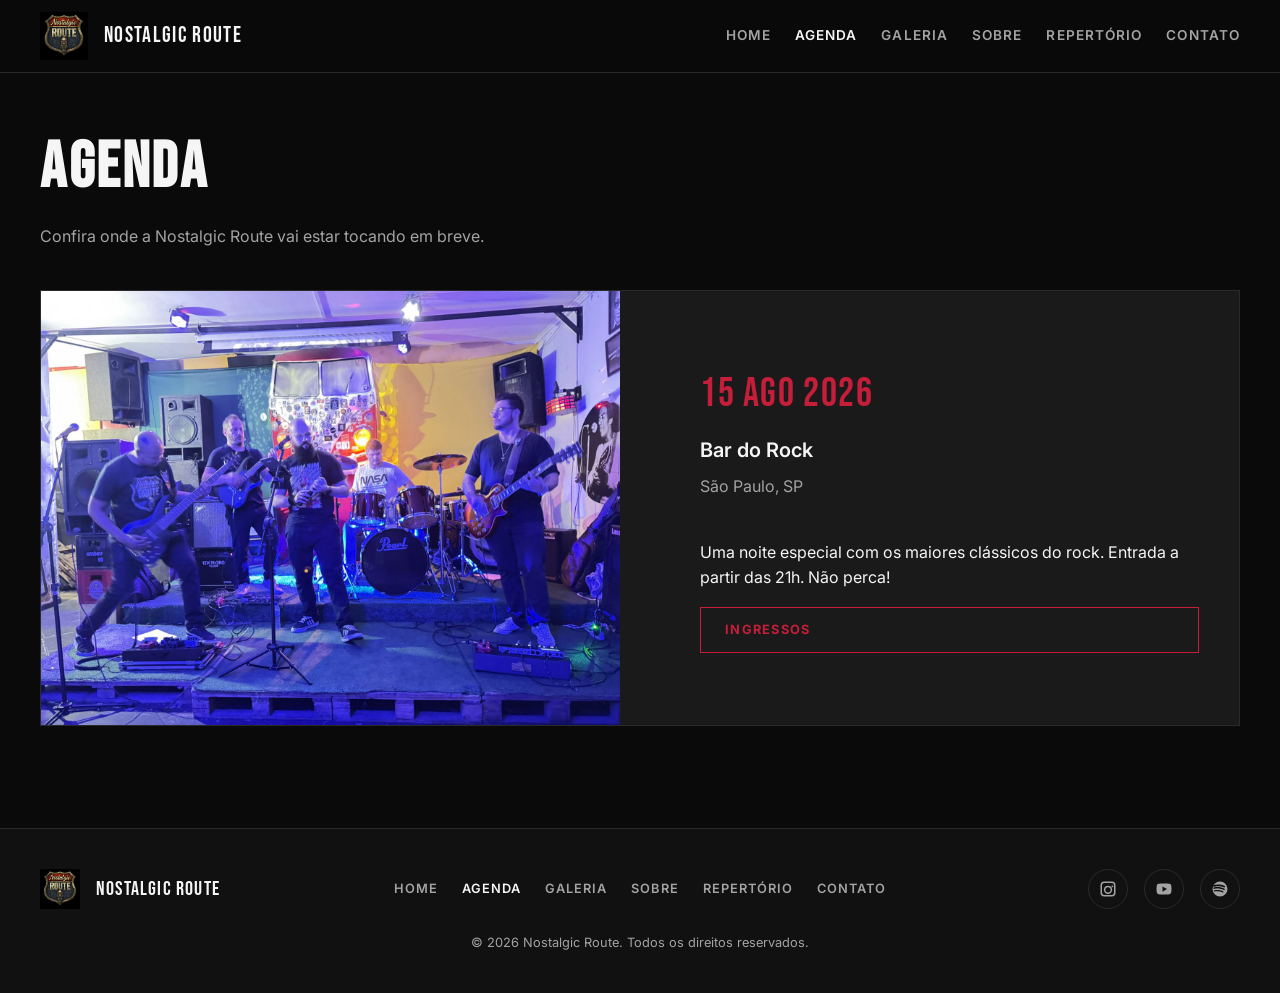
==== agenda.html @ 178dbc13 "v1" ====
<!DOCTYPE html>
<html lang="pt-BR">
<head>
  <meta charset="UTF-8">
  <meta name="viewport" content="width=device-width, initial-scale=1.0">
  <meta name="description" content="Agenda de shows da Nostalgic Route. Confira datas, locais e compre ingressos.">
  <title>Nostalgic Route | Agenda</title>
  <link rel="stylesheet" href="css/main.css">
</head>
<body>
  <div id="site-header"></div>

  <main class="page-main">
    <section class="page-section">
      <div class="container">
        <h1 class="page-title">Agenda</h1>
        <p class="page-subtitle">Confira onde a Nostalgic Route vai estar tocando em breve.</p>

        <article class="event-card">
          <div class="event-card__flyer">
            <img src="assets/imgs/banda-completa-tocando.jpg" alt="Flyer — Nostalgic Route no Bar do Rock">
          </div>
          <div class="event-card__body">
            <p class="event-card__date">15 Ago 2026</p>
            <h2 class="event-card__venue">Bar do Rock</h2>
            <p class="event-card__location">São Paulo, SP</p>
            <p>Uma noite especial com os maiores clássicos do rock. Entrada a partir das 21h. Não perca!</p>
            <a href="#" class="btn btn--accent">Ingressos</a>
          </div>
        </article>
      </div>
    </section>
  </main>

  <div id="site-footer"></div>
  <script src="js/layout.js"></script>
</body>
</html>
---- css/main.css ----
@import url('https://fonts.googleapis.com/css2?family=Bebas+Neue&family=Inter:wght@400;500;600;700&display=swap');

:root {
  --color-bg: #0a0a0a;
  --color-bg-elevated: #111111;
  --color-bg-card: #1a1a1a;
  --color-text: #f5f5f5;
  --color-text-muted: #a3a3a3;
  --color-accent: #c41e3a;
  --color-border: #2a2a2a;
  --font-display: 'Bebas Neue', Impact, sans-serif;
  --font-body: 'Inter', system-ui, sans-serif;
  --header-height: 72px;
  --container-width: 1200px;
  --space-xs: 0.5rem;
  --space-sm: 1rem;
  --space-md: 1.5rem;
  --space-lg: 2.5rem;
  --space-xl: 4rem;
}

*,
*::before,
*::after {
  box-sizing: border-box;
}

html {
  scroll-behavior: smooth;
}

body {
  margin: 0;
  font-family: var(--font-body);
  background: var(--color-bg);
  color: var(--color-text);
  line-height: 1.6;
  min-height: 100vh;
}

img,
video {
  max-width: 100%;
  display: block;
}

a {
  color: inherit;
  text-decoration: none;
}

.container {
  width: min(100% - 2rem, var(--container-width));
  margin-inline: auto;
}

.page-main {
  padding-top: var(--header-height);
  min-height: calc(100vh - var(--header-height));
}

.page-section {
  padding-block: var(--space-xl);
}

.page-title {
  font-family: var(--font-display);
  font-size: clamp(2.5rem, 6vw, 4rem);
  letter-spacing: 0.04em;
  text-transform: uppercase;
  margin: 0 0 var(--space-md);
  line-height: 1;
}

.page-subtitle {
  color: var(--color-text-muted);
  margin: 0 0 var(--space-lg);
  max-width: 60ch;
}

/* Header */
.site-header {
  position: fixed;
  top: 0;
  left: 0;
  right: 0;
  z-index: 100;
  background: rgba(10, 10, 10, 0.92);
  backdrop-filter: blur(8px);
  border-bottom: 1px solid var(--color-border);
}

.site-header__inner {
  display: flex;
  align-items: center;
  justify-content: space-between;
  height: var(--header-height);
  gap: var(--space-md);
}

.site-logo {
  display: flex;
  align-items: center;
  gap: var(--space-sm);
  font-family: var(--font-display);
  font-size: 1.4rem;
  letter-spacing: 0.06em;
  text-transform: uppercase;
}

.site-logo img {
  width: 48px;
  height: 48px;
  object-fit: contain;
}

.site-nav {
  display: flex;
  align-items: center;
  gap: var(--space-md);
}

.site-nav__link {
  font-size: 0.85rem;
  font-weight: 600;
  letter-spacing: 0.08em;
  text-transform: uppercase;
  color: var(--color-text-muted);
  transition: color 0.2s;
}

.site-nav__link:hover,
.site-nav__link.is-active {
  color: var(--color-text);
}

.nav-toggle {
  display: none;
  flex-direction: column;
  justify-content: center;
  gap: 5px;
  width: 40px;
  height: 40px;
  padding: 0;
  border: none;
  background: transparent;
  cursor: pointer;
}

.nav-toggle span {
  display: block;
  width: 24px;
  height: 2px;
  background: var(--color-text);
  margin-inline: auto;
}

/* Footer */
.site-footer {
  background: var(--color-bg-elevated);
  border-top: 1px solid var(--color-border);
  padding-block: var(--space-lg);
}

.site-footer__inner {
  display: grid;
  gap: var(--space-md);
  text-align: center;
}

.site-footer__brand {
  display: flex;
  align-items: center;
  justify-content: center;
  gap: var(--space-sm);
  font-family: var(--font-display);
  font-size: 1.25rem;
  letter-spacing: 0.06em;
  text-transform: uppercase;
}

.site-footer__nav {
  display: flex;
  flex-wrap: wrap;
  justify-content: center;
  gap: var(--space-sm) var(--space-md);
}

.site-footer__link {
  font-size: 0.8rem;
  font-weight: 600;
  letter-spacing: 0.08em;
  text-transform: uppercase;
  color: var(--color-text-muted);
  transition: color 0.2s;
}

.site-footer__link:hover,
.site-footer__link.is-active {
  color: var(--color-text);
}

.site-footer__social {
  display: flex;
  justify-content: center;
  gap: var(--space-sm);
}

.site-footer__social-link {
  display: flex;
  align-items: center;
  justify-content: center;
  width: 40px;
  height: 40px;
  border: 1px solid var(--color-border);
  border-radius: 50%;
  color: var(--color-text-muted);
  transition: color 0.2s, border-color 0.2s;
}

.site-footer__social-link:hover {
  color: var(--color-text);
  border-color: var(--color-accent);
}

.site-footer__social-link svg {
  width: 18px;
  height: 18px;
  fill: currentColor;
}

.site-footer__copy {
  margin: 0;
  font-size: 0.8rem;
  color: var(--color-text-muted);
}

/* Hero */
.hero {
  position: relative;
  min-height: calc(100vh - var(--header-height));
  display: flex;
  align-items: center;
  justify-content: center;
  overflow: hidden;
}

.hero__media {
  position: absolute;
  inset: 0;
}

.hero__video,
.hero__fallback {
  width: 100%;
  height: 100%;
  object-fit: cover;
}

.hero__overlay {
  position: absolute;
  inset: 0;
  background: rgba(0, 0, 0, 0.65);
}

.hero__content {
  position: relative;
  z-index: 1;
  text-align: center;
  padding: var(--space-lg);
}

.hero__shield {
  width: min(280px, 60vw);
  margin-inline: auto;
  margin-bottom: var(--space-md);
  filter: drop-shadow(0 8px 24px rgba(0, 0, 0, 0.6));
}

.hero__title {
  font-family: var(--font-display);
  font-size: clamp(3rem, 10vw, 6rem);
  letter-spacing: 0.08em;
  text-transform: uppercase;
  margin: 0;
  line-height: 0.95;
  text-shadow: 0 4px 20px rgba(0, 0, 0, 0.8);
}

.hero__tagline {
  margin: var(--space-md) 0 0;
  font-size: 1.1rem;
  color: var(--color-text-muted);
  letter-spacing: 0.15em;
  text-transform: uppercase;
}

/* Teaser section */
.teaser {
  background: var(--color-bg-elevated);
  border-block: 1px solid var(--color-border);
}

.teaser__grid {
  display: grid;
  gap: var(--space-lg);
}

@media (min-width: 768px) {
  .teaser__grid {
    grid-template-columns: 1fr 1fr;
  }
}

.teaser-card {
  background: var(--color-bg-card);
  border: 1px solid var(--color-border);
  padding: var(--space-lg);
  transition: border-color 0.2s;
}

.teaser-card:hover {
  border-color: var(--color-accent);
}

.teaser-card__label {
  font-size: 0.75rem;
  font-weight: 700;
  letter-spacing: 0.12em;
  text-transform: uppercase;
  color: var(--color-accent);
  margin: 0 0 var(--space-xs);
}

.teaser-card__title {
  font-family: var(--font-display);
  font-size: 2rem;
  letter-spacing: 0.04em;
  text-transform: uppercase;
  margin: 0 0 var(--space-sm);
}

.teaser-card__text {
  color: var(--color-text-muted);
  margin: 0 0 var(--space-md);
}

.btn {
  display: inline-block;
  padding: 0.75rem 1.5rem;
  font-size: 0.8rem;
  font-weight: 700;
  letter-spacing: 0.1em;
  text-transform: uppercase;
  border: 1px solid var(--color-text);
  transition: background 0.2s, color 0.2s;
}

.btn:hover {
  background: var(--color-text);
  color: var(--color-bg);
}

.btn--accent {
  border-color: var(--color-accent);
  color: var(--color-accent);
}

.btn--accent:hover {
  background: var(--color-accent);
  color: var(--color-text);
}

/* Event card */
.event-card {
  display: grid;
  gap: var(--space-lg);
  background: var(--color-bg-card);
  border: 1px solid var(--color-border);
  overflow: hidden;
}

@media (min-width: 768px) {
  .event-card {
    grid-template-columns: 1fr 1fr;
  }
}

.event-card__flyer img {
  width: 100%;
  height: 100%;
  object-fit: cover;
  min-height: 280px;
}

.event-card__body {
  padding: var(--space-lg);
  display: flex;
  flex-direction: column;
  justify-content: center;
}

.event-card__date {
  font-family: var(--font-display);
  font-size: 2.5rem;
  letter-spacing: 0.04em;
  color: var(--color-accent);
  margin: 0 0 var(--space-xs);
}

.event-card__venue {
  font-size: 1.25rem;
  font-weight: 600;
  margin: 0 0 var(--space-xs);
}

.event-card__location {
  color: var(--color-text-muted);
  margin: 0 0 var(--space-md);
}

/* Members */
.members-grid {
  display: grid;
  gap: var(--space-lg);
}

@media (min-width: 600px) {
  .members-grid {
    grid-template-columns: repeat(2, 1fr);
  }
}

@media (min-width: 960px) {
  .members-grid {
    grid-template-columns: repeat(3, 1fr);
  }
}

.member-card {
  background: var(--color-bg-card);
  border: 1px solid var(--color-border);
  overflow: hidden;
}

.member-card__photo {
  aspect-ratio: 1;
  overflow: hidden;
}

.member-card__photo img {
  width: 100%;
  height: 100%;
  object-fit: cover;
  transition: transform 0.4s;
}

.member-card:hover .member-card__photo img {
  transform: scale(1.05);
}

.member-card__body {
  padding: var(--space-md);
}

.member-card__name {
  font-family: var(--font-display);
  font-size: 1.75rem;
  letter-spacing: 0.04em;
  text-transform: uppercase;
  margin: 0 0 var(--space-xs);
}

.member-card__role {
  font-size: 0.8rem;
  font-weight: 700;
  letter-spacing: 0.1em;
  text-transform: uppercase;
  color: var(--color-accent);
  margin: 0 0 var(--space-sm);
}

.member-card__bio {
  color: var(--color-text-muted);
  margin: 0;
  font-size: 0.95rem;
}

/* Gallery */
.gallery-grid {
  display: grid;
  grid-template-columns: repeat(auto-fill, minmax(260px, 1fr));
  gap: var(--space-sm);
}

.gallery-item {
  position: relative;
  aspect-ratio: 4 / 3;
  overflow: hidden;
  border: none;
  padding: 0;
  cursor: pointer;
  background: var(--color-bg-card);
}

.gallery-item img {
  width: 100%;
  height: 100%;
  object-fit: cover;
  transition: transform 0.4s;
}

.gallery-item::after {
  content: '';
  position: absolute;
  inset: 0;
  background: rgba(0, 0, 0, 0.3);
  opacity: 0;
  transition: opacity 0.3s;
}

.gallery-item:hover img {
  transform: scale(1.08);
}

.gallery-item:hover::after {
  opacity: 1;
}

/* Lightbox */
.lightbox {
  position: fixed;
  inset: 0;
  z-index: 200;
  background: rgba(0, 0, 0, 0.95);
  display: flex;
  align-items: center;
  justify-content: center;
  opacity: 0;
  visibility: hidden;
  transition: opacity 0.3s, visibility 0.3s;
}

.lightbox.is-open {
  opacity: 1;
  visibility: visible;
}

.lightbox__img {
  max-width: min(90vw, 1200px);
  max-height: 85vh;
  object-fit: contain;
}

.lightbox__close,
.lightbox__prev,
.lightbox__next {
  position: absolute;
  background: transparent;
  border: 1px solid var(--color-border);
  color: var(--color-text);
  cursor: pointer;
  font-size: 1.5rem;
  width: 48px;
  height: 48px;
  display: flex;
  align-items: center;
  justify-content: center;
  transition: border-color 0.2s, color 0.2s;
}

.lightbox__close:hover,
.lightbox__prev:hover,
.lightbox__next:hover {
  border-color: var(--color-accent);
  color: var(--color-accent);
}

.lightbox__close {
  top: var(--space-md);
  right: var(--space-md);
}

.lightbox__prev {
  left: var(--space-md);
  top: 50%;
  transform: translateY(-50%);
}

.lightbox__next {
  right: var(--space-md);
  top: 50%;
  transform: translateY(-50%);
}

/* Repertório */
.repertorio-search {
  width: 100%;
  max-width: 400px;
  padding: 0.75rem 1rem;
  margin-bottom: var(--space-lg);
  background: var(--color-bg-card);
  border: 1px solid var(--color-border);
  color: var(--color-text);
  font-family: var(--font-body);
  font-size: 1rem;
}

.repertorio-search:focus {
  outline: none;
  border-color: var(--color-accent);
}

.repertorio-table {
  width: 100%;
  border-collapse: collapse;
}

.repertorio-table th,
.repertorio-table td {
  padding: var(--space-sm) var(--space-md);
  text-align: left;
  border-bottom: 1px solid var(--color-border);
}

.repertorio-table th {
  font-size: 0.75rem;
  font-weight: 700;
  letter-spacing: 0.1em;
  text-transform: uppercase;
  color: var(--color-text-muted);
}

.repertorio-table tbody tr:hover {
  background: var(--color-bg-card);
}

.repertorio-table .col-year {
  color: var(--color-text-muted);
  text-align: right;
  width: 80px;
}

.repertorio-empty {
  color: var(--color-text-muted);
  padding: var(--space-lg);
  text-align: center;
}

/* Contact */
.contact-grid {
  display: grid;
  gap: var(--space-lg);
  max-width: 600px;
}

.contact-item__label {
  font-size: 0.75rem;
  font-weight: 700;
  letter-spacing: 0.1em;
  text-transform: uppercase;
  color: var(--color-accent);
  margin: 0 0 var(--space-xs);
}

.contact-item__value {
  font-size: 1.1rem;
  margin: 0;
}

.contact-item__value a:hover {
  color: var(--color-accent);
}

.contact-social {
  display: flex;
  gap: var(--space-sm);
  margin-top: var(--space-md);
}

.contact-social a {
  display: flex;
  align-items: center;
  justify-content: center;
  width: 44px;
  height: 44px;
  border: 1px solid var(--color-border);
  border-radius: 50%;
  color: var(--color-text-muted);
  transition: color 0.2s, border-color 0.2s;
}

.contact-social a:hover {
  color: var(--color-text);
  border-color: var(--color-accent);
}

.contact-social svg {
  width: 20px;
  height: 20px;
  fill: currentColor;
}

/* Reduced motion */
@media (prefers-reduced-motion: reduce) {
  html {
    scroll-behavior: auto;
  }

  .hero__video {
    display: none;
  }

  .hero__fallback {
    display: block !important;
  }

  *,
  *::before,
  *::after {
    animation-duration: 0.01ms !important;
    transition-duration: 0.01ms !important;
  }
}

.hero__fallback {
  display: none;
}

/* Mobile nav */
@media (max-width: 767px) {
  .nav-toggle {
    display: flex;
  }

  .site-nav {
    position: absolute;
    top: var(--header-height);
    left: 0;
    right: 0;
    flex-direction: column;
    background: var(--color-bg);
    border-bottom: 1px solid var(--color-border);
    padding: var(--space-md);
    gap: var(--space-sm);
    transform: translateY(-100%);
    opacity: 0;
    visibility: hidden;
    transition: transform 0.3s, opacity 0.3s, visibility 0.3s;
  }

  .site-nav.is-open {
    transform: translateY(0);
    opacity: 1;
    visibility: visible;
  }

  .site-nav__link {
    display: block;
    padding: var(--space-xs) 0;
  }

  .repertorio-table .col-artist {
    display: none;
  }
}

@media (min-width: 768px) {
  .site-footer__inner {
    grid-template-columns: 1fr auto 1fr;
    align-items: center;
    text-align: left;
  }

  .site-footer__brand {
    justify-content: flex-start;
  }

  .site-footer__social {
    justify-content: flex-end;
  }

  .site-footer__copy {
    grid-column: 1 / -1;
    text-align: center;
  }
}
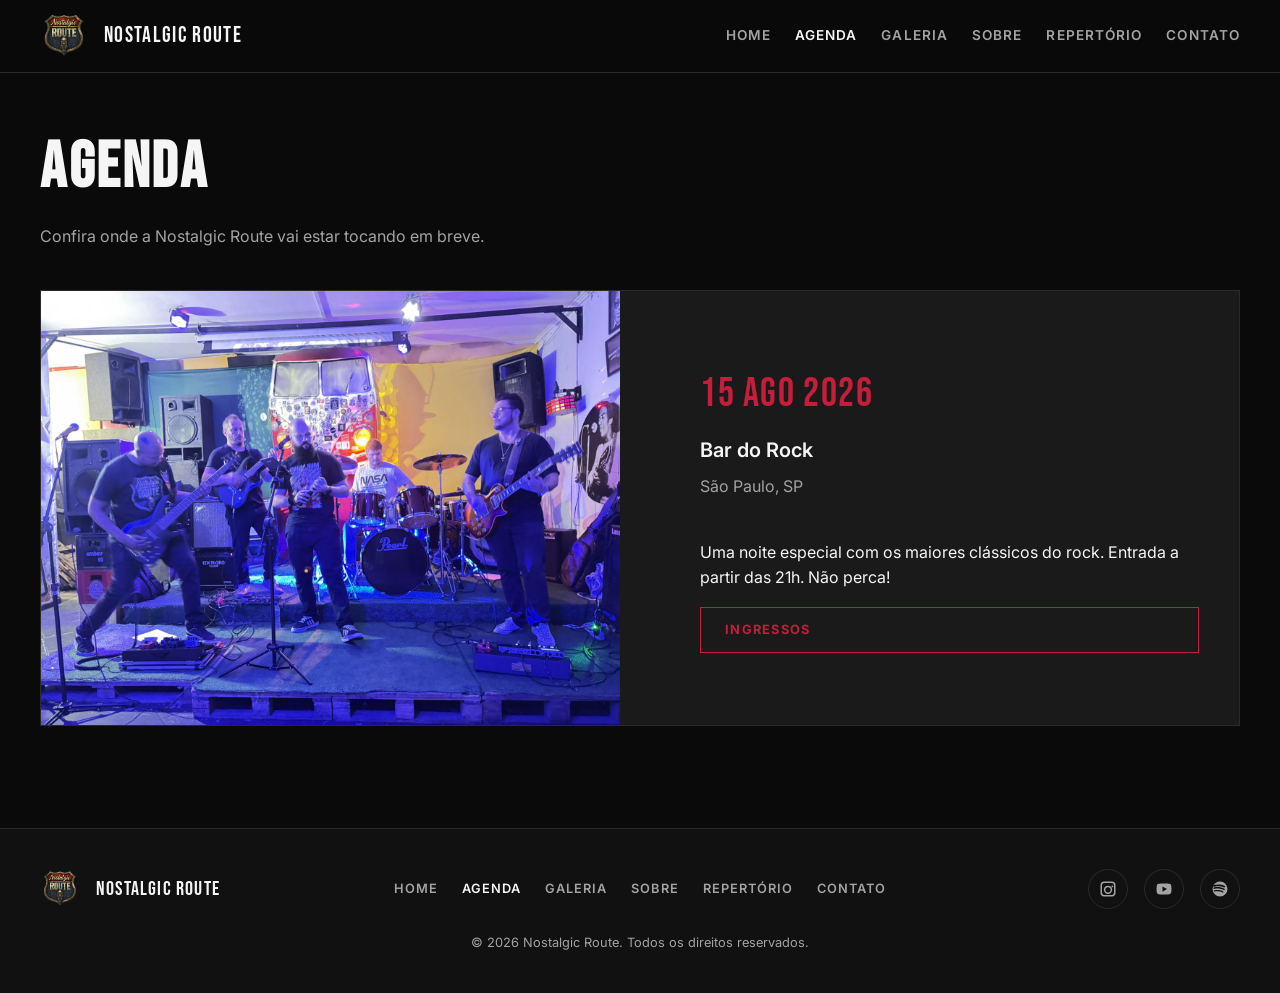
==== commit 71c518e4: "Add favicon to all HTML pages and update hero shield width in CSS" ====
--- a/agenda.html
+++ b/agenda.html
@@ -5,6 +5,7 @@
   <meta name="viewport" content="width=device-width, initial-scale=1.0">
   <meta name="description" content="Agenda de shows da Nostalgic Route. Confira datas, locais e compre ingressos.">
   <title>Nostalgic Route | Agenda</title>
+  <link rel="icon" href="assets/imgs/caveira.png" type="image/png">
   <link rel="stylesheet" href="css/main.css">
 </head>
 <body>
--- a/css/main.css
+++ b/css/main.css
@@ -271,7 +271,7 @@
 }
 
 .hero__shield {
-  width: min(280px, 60vw);
+  width: min(480px, 80vw);
   margin-inline: auto;
   margin-bottom: var(--space-md);
   filter: drop-shadow(0 8px 24px rgba(0, 0, 0, 0.6));
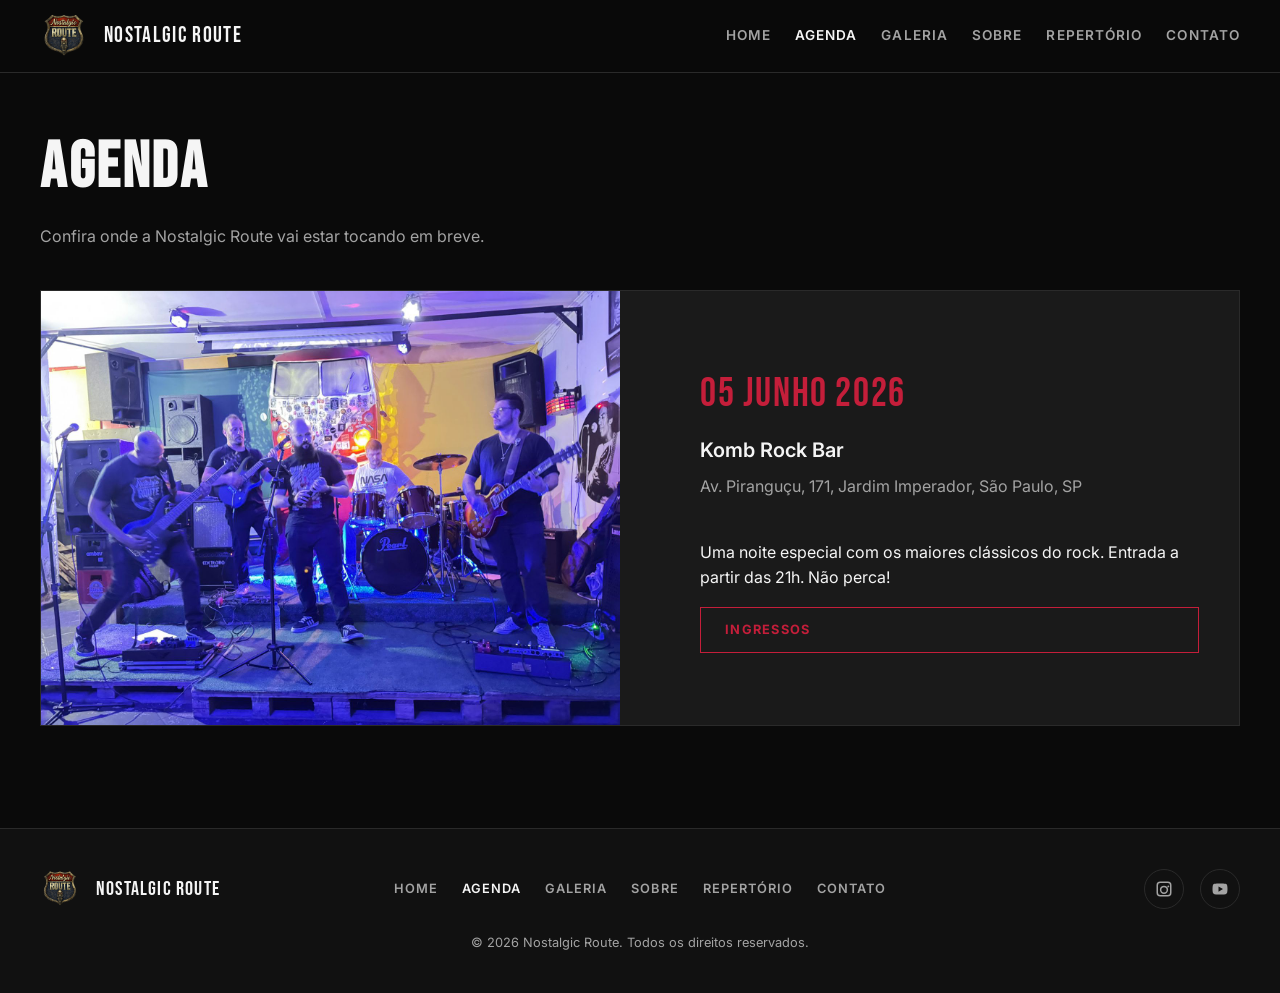
==== commit 8fea324c: "agenda ok" ====
--- a/agenda.html
+++ b/agenda.html
@@ -22,9 +22,9 @@
             <img src="assets/imgs/banda-completa-tocando.jpg" alt="Flyer — Nostalgic Route no Bar do Rock">
           </div>
           <div class="event-card__body">
-            <p class="event-card__date">15 Ago 2026</p>
-            <h2 class="event-card__venue">Bar do Rock</h2>
-            <p class="event-card__location">São Paulo, SP</p>
+            <p class="event-card__date">05 Junho 2026</p>
+            <h2 class="event-card__venue">Komb Rock Bar</h2>
+            <p class="event-card__location">Av. Piranguçu, 171, Jardim Imperador, São Paulo, SP</p>
             <p>Uma noite especial com os maiores clássicos do rock. Entrada a partir das 21h. Não perca!</p>
             <a href="#" class="btn btn--accent">Ingressos</a>
           </div>
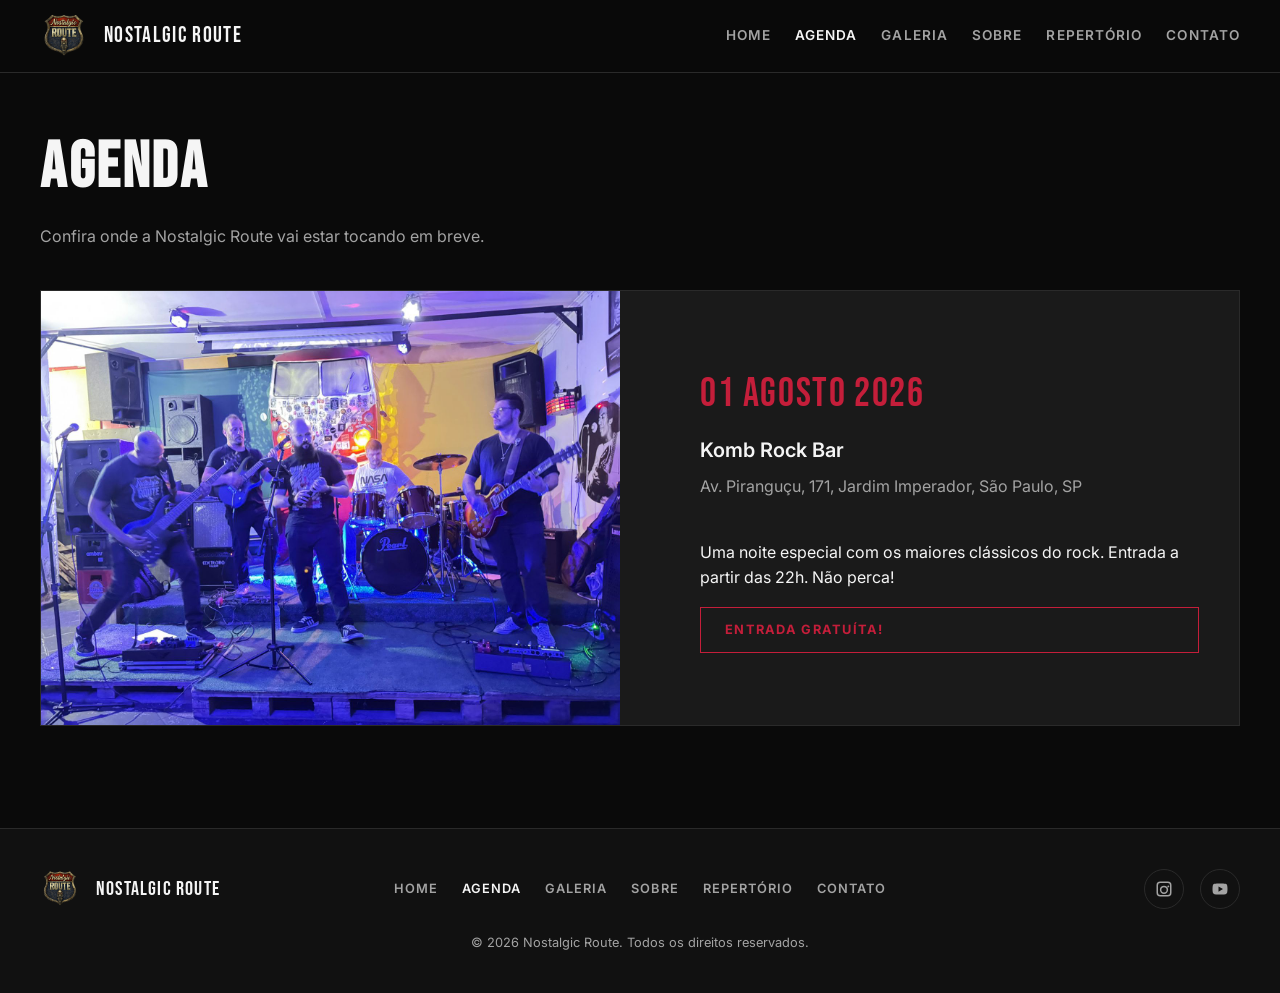
==== commit 32d1f063: "agenda komb ok" ====
--- a/agenda.html
+++ b/agenda.html
@@ -22,11 +22,11 @@
             <img src="assets/imgs/banda-completa-tocando.jpg" alt="Flyer — Nostalgic Route no Bar do Rock">
           </div>
           <div class="event-card__body">
-            <p class="event-card__date">05 Junho 2026</p>
+            <p class="event-card__date">01 Agosto 2026</p>
             <h2 class="event-card__venue">Komb Rock Bar</h2>
             <p class="event-card__location">Av. Piranguçu, 171, Jardim Imperador, São Paulo, SP</p>
-            <p>Uma noite especial com os maiores clássicos do rock. Entrada a partir das 21h. Não perca!</p>
-            <a href="#" class="btn btn--accent">Ingressos</a>
+            <p>Uma noite especial com os maiores clássicos do rock. Entrada a partir das 22h. Não perca!</p>
+            <a href="#" class="btn btn--accent">Entrada Gratuíta!</a>
           </div>
         </article>
       </div>
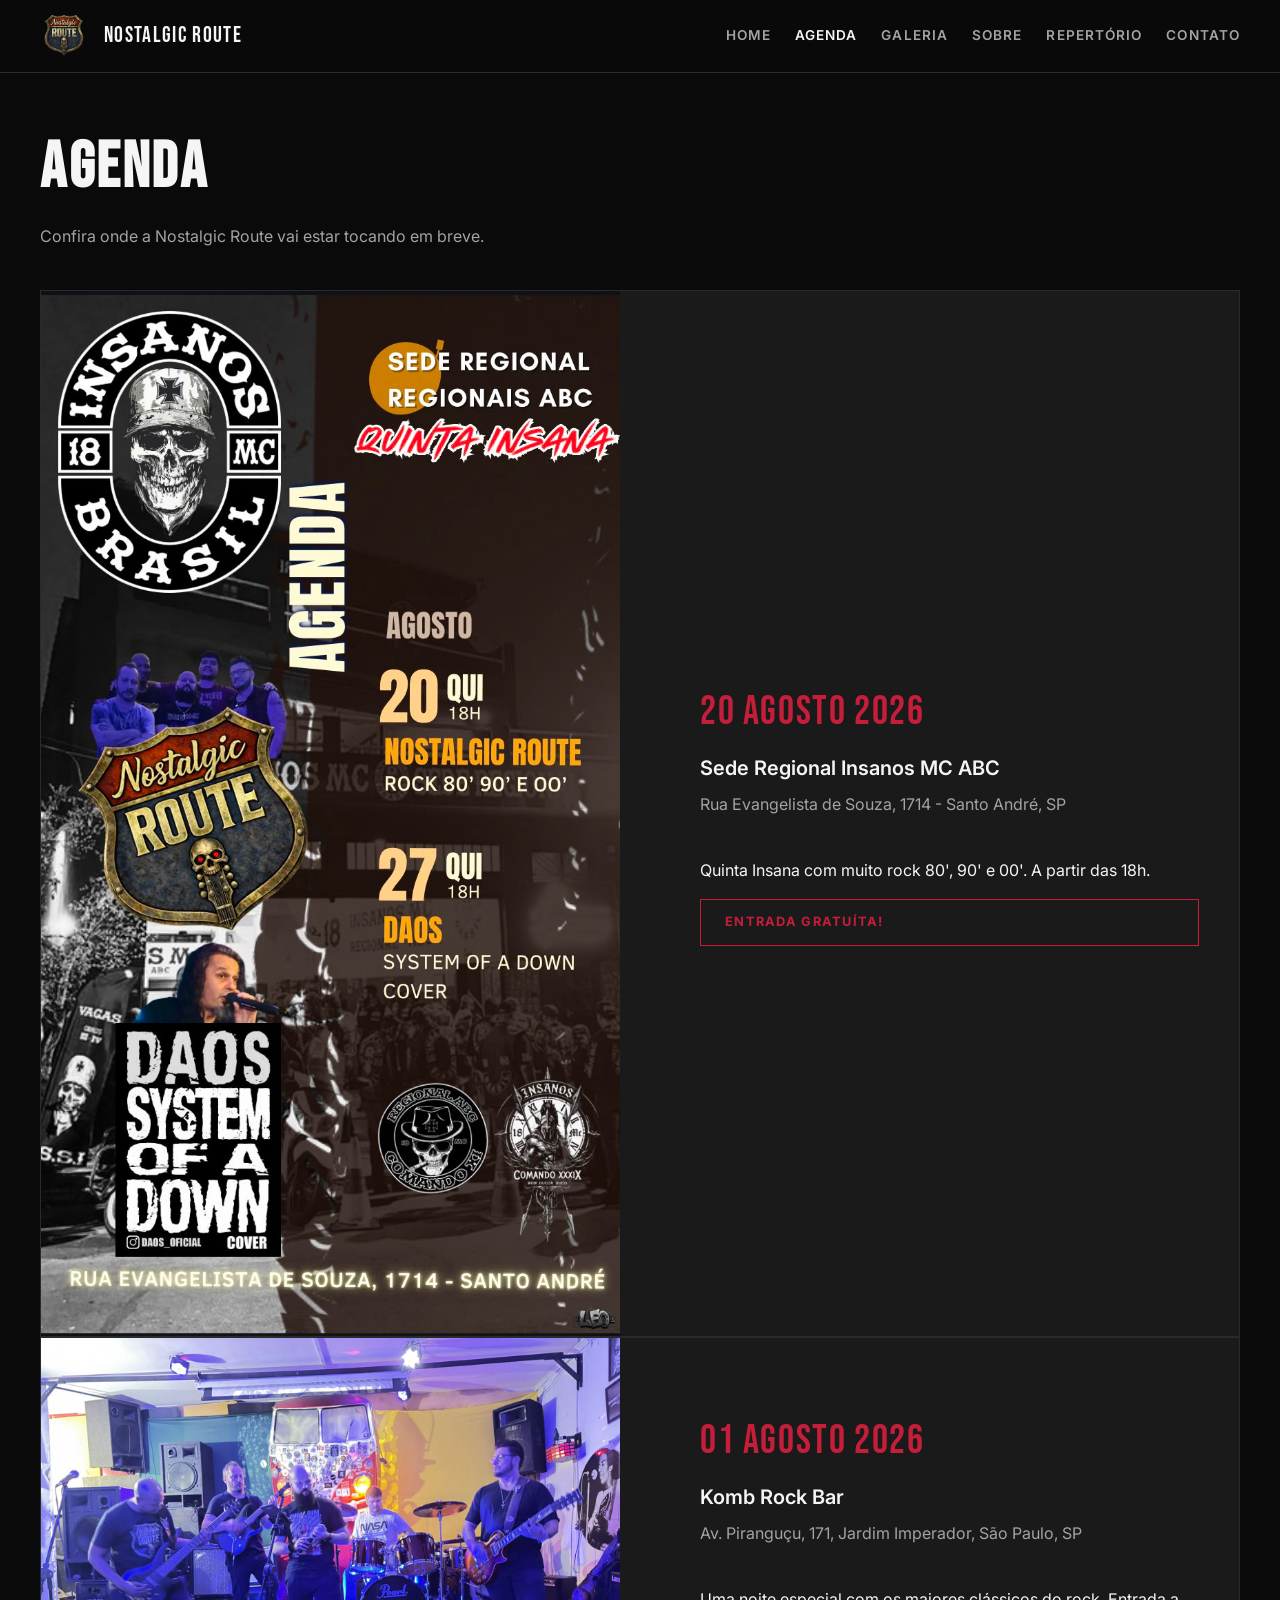
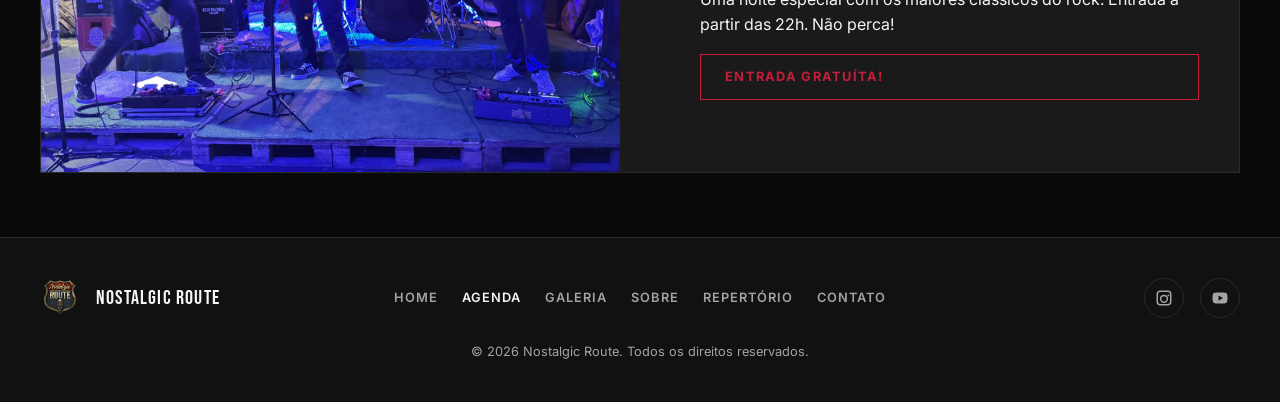
==== commit 32156d9d: "proximo show Refactor code structure for improved readability and maintainability" ====
--- a/agenda.html
+++ b/agenda.html
@@ -19,6 +19,19 @@
 
         <article class="event-card">
           <div class="event-card__flyer">
+            <img src="assets/flyers/flyer-insanos.jpeg" alt="Flyer — Nostalgic Route na Sede Regional Insanos MC ABC">
+          </div>
+          <div class="event-card__body">
+            <p class="event-card__date">20 Agosto 2026</p>
+            <h2 class="event-card__venue">Sede Regional Insanos MC ABC</h2>
+            <p class="event-card__location">Rua Evangelista de Souza, 1714 - Santo André, SP</p>
+            <p>Quinta Insana com muito rock 80', 90' e 00'. A partir das 18h.</p>
+            <a href="#" class="btn btn--accent">Entrada Gratuíta!</a>
+          </div>
+        </article>
+
+        <article class="event-card">
+          <div class="event-card__flyer">
             <img src="assets/imgs/banda-completa-tocando.jpg" alt="Flyer — Nostalgic Route no Bar do Rock">
           </div>
           <div class="event-card__body">
--- a/css/main.css
+++ b/css/main.css
@@ -641,6 +641,37 @@
   width: 80px;
 }
 
+.repertorio-table .col-spotify {
+  width: 64px;
+  text-align: center;
+}
+
+.spotify-link {
+  display: inline-flex;
+  align-items: center;
+  justify-content: center;
+  color: #1db954;
+  transition: opacity 0.15s ease, color 0.15s ease;
+}
+
+.spotify-link:hover,
+.spotify-link:focus-visible {
+  color: #1ed760;
+  opacity: 0.85;
+  outline: none;
+}
+
+.spotify-icon {
+  width: 22px;
+  height: 22px;
+  fill: currentColor;
+}
+
+.spotify-empty {
+  color: var(--color-text-muted);
+  opacity: 0.5;
+}
+
 .repertorio-empty {
   color: var(--color-text-muted);
   padding: var(--space-lg);
